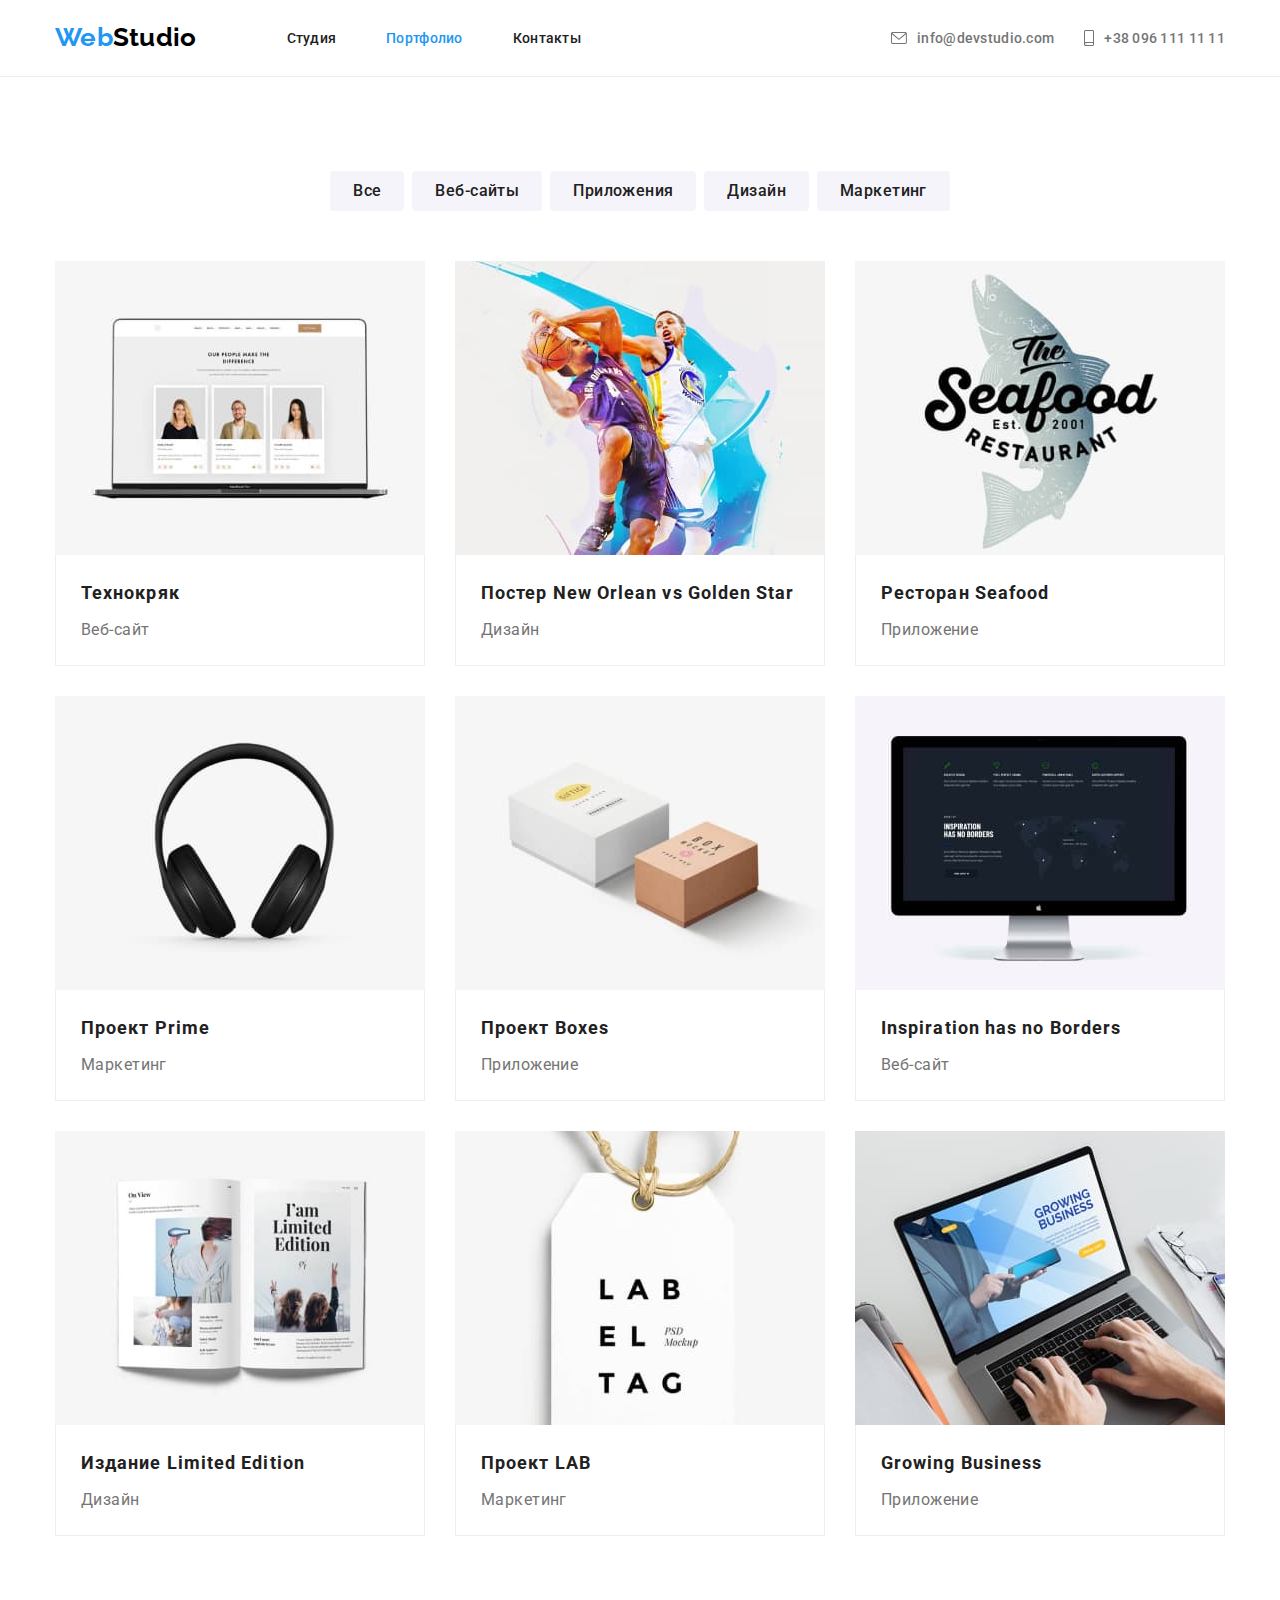
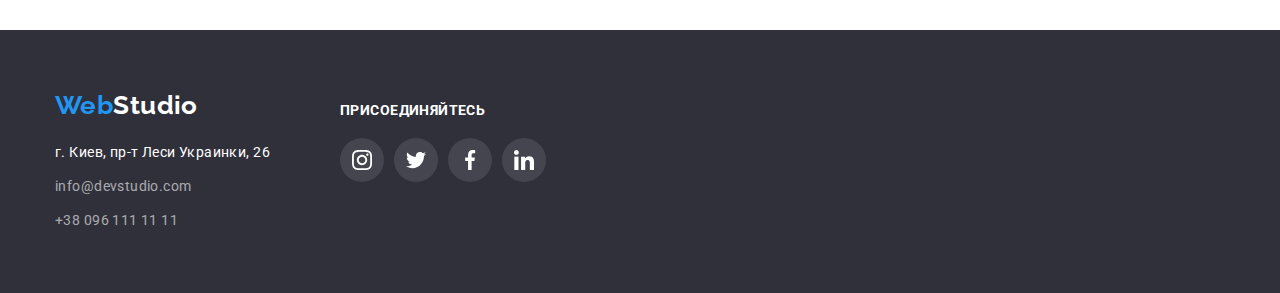
==== portfolio.html @ 7071b45c "Initial commit" ====
<!DOCTYPE html>
<html lang="ru">
  <head>
    <meta charset="UTF-8" />
    <meta http-equiv="X-UA-Compatible" content="IE=edge" />
    <meta name="viewport" content="width=device-width, initial-scale=1.0" />
    <link
      rel="stylesheet"
      href="https://cdnjs.cloudflare.com/ajax/libs/modern-normalize/1.1.0/modern-normalize.css"
      integrity="sha512-Y0MM+V6ymRKN2zStTqzQ227DWhhp4Mzdo6gnlRnuaNCbc+YN/ZH0sBCLTM4M0oSy9c9VKiCvd4Jk44aCLrNS5Q=="
      crossorigin="anonymous"
      referrerpolicy="no-referrer"
    />
    <title>Портфолио</title>
    <link rel="preconnect" href="https://fonts.googleapis.com" />
    <link rel="preconnect" href="https://fonts.gstatic.com" crossorigin />
    <link
      href="https://fonts.googleapis.com/css2?family=Raleway:wght@700&family=Roboto:wght@400;500;700;900&display=swap"
      rel="stylesheet"
    />
    <link rel="stylesheet" href="styles/styles.css" />
  </head>
  <body>
    <!-- Site header -->
    <header class="header">
      <div class="container header-container">
        <a href="./" class="link site-logo"
          ><span class="current">Web</span><span class="logo-header">Studio</span></a
        >
        <nav class="header-navigation">
          <ul class="list">
            <li class="item">
              <a href="./index.html" class="link link-hover">Студия</a>
            </li>
            <li class="item">
              <a href="./portfolio.html" class="link link-hover current">Портфолио</a>
            </li>
            <li class="item">
              <a href="./" class="link link-hover">Контакты</a>
            </li>
          </ul>
        </nav>
        <ul class="list header-contacts">
          <li class="contacts-item">
            <a href="mailto:info@devstudio.com" class="link header-ref">
              <svg class="contacts-icon" width="16px" height="12px">
                <use href="./images/svg/sprite.svg#envelope"></use>
              </svg>
              info@devstudio.com</a
            >
          </li>

          <li class="contacts-item">
            <a href="tel:+380961111111" class="link header-ref"
              ><svg class="contacts-icon" width="10px" height="16px">
                <use href="./images/svg/sprite.svg#smartphone"></use></svg
              >+38 096 111 11 11</a
            >
          </li>
        </ul>
      </div>
    </header>

    <!-- Main -->
    <main class="main">
      <section class="section">
        <div class="container">
          <h1 class="visually-hidden">Портфолио</h1>

          <ul class="list list-filter">
            <li class="filter-item">
              <button type="button" class="button btn-filter">Все</button>
            </li>
            <li class="filter-item">
              <button type="button" class="button btn-filter">Веб-сайты</button>
            </li>
            <li class="filter-item">
              <button type="button" class="button btn-filter">Приложения</button>
            </li>
            <li class="filter-item">
              <button type="button" class="button btn-filter">Дизайн</button>
            </li>
            <li class="filter-item">
              <button type="button" class="button btn-filter">Маркетинг</button>
            </li>
          </ul>

          <ul class="list portfolio-list">
            <li class="portfolio-item">
              <a href="#" class="link">
                <img
                  src="./images/portfolio/portfolio-1.jpg"
                  alt="фото из портфолио"
                  width="370"
                  class="portfolio-image"
                />
                <div class="portfolio-footer">
                  <h2 class="portfolio-title">Технокряк</h2>
                  <p class="portfolio-category">Веб-сайт</p>
                </div>
              </a>
            </li>
            <li class="portfolio-item">
              <a href="#" class="link">
                <img
                  src="./images/portfolio/portfolio-2.jpg"
                  alt="фото из портфолио"
                  width="370"
                  class="portfolio-image"
                />
                <div class="portfolio-footer">
                  <h2 class="portfolio-title">Постер New Orlean vs Golden Star</h2>
                  <p class="portfolio-category">Дизайн</p>
                </div>
              </a>
            </li>
            <li class="portfolio-item">
              <a href="#" class="link">
                <img
                  src="./images/portfolio/portfolio-3.jpg"
                  alt="фото из портфолио"
                  width="370"
                  class="portfolio-image"
                />
                <div class="portfolio-footer">
                  <h2 class="portfolio-title">Ресторан Seafood</h2>
                  <p class="portfolio-category">Приложение</p>
                </div>
              </a>
            </li>
            <li class="portfolio-item">
              <a href="#" class="link">
                <img
                  src="./images/portfolio/portfolio-4.jpg"
                  alt="фото из портфолио"
                  width="370"
                  class="portfolio-image"
                />
                <div class="portfolio-footer">
                  <h2 class="portfolio-title">Проект Prime</h2>
                  <p class="portfolio-category">Маркетинг</p>
                </div>
              </a>
            </li>
            <li class="portfolio-item">
              <a href="#" class="link">
                <img
                  src="./images/portfolio/portfolio-5.jpg"
                  alt="фото из портфолио"
                  width="370"
                  class="portfolio-image"
                />
                <div class="portfolio-footer">
                  <h2 class="portfolio-title">Проект Boxes</h2>
                  <p class="portfolio-category">Приложение</p>
                </div>
              </a>
            </li>
            <li class="portfolio-item">
              <a href="#" class="link">
                <img
                  src="./images/portfolio/portfolio-6.jpg"
                  alt="фото из портфолио"
                  width="370"
                  class="portfolio-image"
                />
                <div class="portfolio-footer">
                  <h2 class="portfolio-title">Inspiration has no Borders</h2>
                  <p class="portfolio-category">Веб-сайт</p>
                </div>
              </a>
            </li>
            <li class="portfolio-item">
              <a href="#" class="link">
                <img
                  src="./images/portfolio/portfolio-7.jpg"
                  alt="фото из портфолио"
                  width="370"
                  class="portfolio-image"
                />
                <div class="portfolio-footer">
                  <h2 class="portfolio-title">Издание Limited Edition</h2>
                  <p class="portfolio-category">Дизайн</p>
                </div>
              </a>
            </li>
            <li class="portfolio-item">
              <a href="#" class="link">
                <img
                  src="./images/portfolio/portfolio-8.jpg"
                  alt="фото из портфолио"
                  width="370"
                  class="portfolio-image"
                />
                <div class="portfolio-footer">
                  <h2 class="portfolio-title">Проект LAB</h2>
                  <p class="portfolio-category">Маркетинг</p>
                </div>
              </a>
            </li>
            <li class="portfolio-item">
              <a href="#" class="link">
                <img
                  src="./images/portfolio/portfolio-9.jpg"
                  alt="фото из портфолио"
                  width="370"
                  class="portfolio-image"
                />
                <div class="portfolio-footer">
                  <h2 class="portfolio-title">Growing Business</h2>
                  <p class="portfolio-category">Приложение</p>
                </div>
              </a>
            </li>
          </ul>
        </div>
      </section>
    </main>

    <!-- Footer -->
    <footer class="section-footer">
      <div class="container">
        <ul class="list footer-list">
          <li class="footer-item-adress">
            <a href="./" class="link link-hover site-logo"
              ><span class="current">Web</span><span class="logo-footer">Studio</span></a
            >
            <address>
              <ul class="list address-list">
                <li class="address-item">
                  <span class="link footer-contacts footer-address">
                    г. Киев, пр-т Леси Украинки, 26</span
                  >
                </li>
                <li class="address-item">
                  <a href="mailto:info@devstudio.com" class="link link-hover footer-contacts"
                    >info@devstudio.com</a
                  >
                </li>
                <li class="address-item">
                  <a href="tel:+380961111111" class="link link-hover footer-contacts"
                    >+38 096 111 11 11</a
                  >
                </li>
              </ul>
            </address>
          </li>
          <li class="footer-item-links">
            <p class="footer-slogan">присоединяйтесь</p>
            <ul class="list social-links">
              <li class="social-item">
                <a
                  class="link social-link"
                  href="https://www.instagram.com"
                  target="_blank"
                  rel="no-referrer nofollow noopener"
                  ><svg width="20px" height="20px">
                    <use href="./images/svg/sprite.svg#instagram"></use></svg
                ></a>
              </li>
              <li class="social-item">
                <a
                  class="link social-link"
                  href="https://twitter.com"
                  target="_blank"
                  rel="no-referrer nofollow noopener"
                  ><svg width="20px" height="20px">
                    <use href="./images/svg/sprite.svg#twitter"></use></svg
                ></a>
              </li>
              <li class="social-item">
                <a
                  class="link social-link"
                  href="https://facebook.com"
                  target="_blank"
                  rel="no-referrer nofollow noopener"
                  ><svg width="20px" height="20px">
                    <use href="./images/svg/sprite.svg#facebook"></use></svg
                ></a>
              </li>
              <li class="social-item">
                <a
                  class="link social-link"
                  href="https://linkedin.com"
                  target="_blank"
                  rel="no-referrer nofollow noopener"
                  ><svg width="20px" height="20px">
                    <use href="./images/svg/sprite.svg#linkedin"></use></svg
                ></a>
              </li>
            </ul>
          </li>
        </ul>
      </div>
    </footer>
  </body>
</html>
---- styles/styles.css ----
:root {
  /* Fonts */
  --main-font-family: 'Roboto', sans-serif;

  /* Colors */
  --accent-blue-color: #2196f3;
  --accent-black-color: #000;
  --main-white-color: #fff;
  --main-dark-color: #212121;
  --main-grey-color: #757575;
  --hero-background-color: #c4c4c4;
  --btn-filter-bg-color: #f5f4fa;
  --potrfolio-cart-border-color: #eeeeee;
  --footer-background-color: #2f303a;
  --card-set-gap: 30px;
  --icons-fill-color: #afb1b8;
}

body {
  font-family: var(--main-font-family);
  color: var(--main-dark-color);
  font-size: 14px;
  font-weight: 400;
  letter-spacing: 0.03em;
}

/* Clear browser styles */

h1,
h2,
h3,
h4,
h5,
h6,
ul,
p {
  margin: 0;
  padding: 0;
}

img {
  display: block;
  max-width: 100%;
  height: auto;
}

/* Common styles */

.visually-hidden {
  position: absolute;
  white-space: nowrap;
  width: 1px;
  height: 1px;
  overflow: hidden;
  border: 0;
  padding: 0;
  clip: rect(0 0 0 0);
  clip-path: inset(50%);
  margin: -1px;
}

.container {
  margin: 0 auto;
  width: 1200px;
  padding-left: 15px;
  padding-right: 15px;
  /* outline: 2px solid tomato; */
}

.section {
  background-color: var(--main-white-color);
  padding-top: 94px;
  padding-bottom: 94px;
  /* outline: 2px solid teal; */
}

.no-padding {
  padding-top: 0;
  padding-bottom: 0;
}

.link {
  color: inherit;
  text-decoration: none;
}

.link-hover:hover,
.link-hover:focus {
  color: var(--accent-blue-color);
}

.list {
  list-style: none;
}

.button {
  display: inline-block;
  border: none;
  background-color: transparent;
  cursor: pointer;
  font-family: inherit;
  color: inherit;
  border: 1px solid transparent;
  margin: 0;
}

.section-title {
  font-weight: 700;
  font-size: 36px;
  line-height: 1.17;
  text-align: center;
}

/*
|========================================
| Header
|========================================
*/

.header {
  font-weight: 500;
  letter-spacing: 0.02em;
  border-bottom: 1px solid #ececec;
}

.header-container {
  display: flex;
  align-items: center;
}

.site-logo {
  color: var(--accent-black-color);
  font-family: 'Raleway', sans-serif;
  font-weight: 700;
  font-size: 26px;
  line-height: 1.2;
}

.current {
  color: var(--accent-blue-color);
}

.logo-header {
  color: var(--accent-black-color);
}

.header-navigation {
  margin-left: 90px;
}

.header-navigation .list {
  display: flex;
}

.header-navigation .item:not(:last-child) {
  margin-right: 50px;
}

.header-navigation .link {
  display: block;
  padding-top: 30px;
  padding-bottom: 30px;
}

.header-contacts {
  display: flex;
  color: var(--main-grey-color);
  margin-left: auto;
}

.header-ref {
  display: flex;
  align-items: center;
  fill: var(--main-grey-color);
}

.header-ref:hover,
.header-ref:focus {
  color: var(--accent-blue-color);
  fill: var(--accent-blue-color);
}

.contacts-item {
  display: flex;
  align-items: center;
}

.header-contacts .contacts-item + .contacts-item {
  margin-left: 30px;
}

.contacts-icon {
  margin-right: 10px;
}

/*
|========================================
| Hero
|========================================
*/

.section-hero {
  background-color: var(--hero-background-color);
  text-align: center;
  padding-top: 200px;
  padding-bottom: 200px;

  max-height: 600px;
  max-width: 1600px;
  margin-left: auto;
  margin-right: auto;

  background-image: linear-gradient(to right, rgba(47, 48, 58, 0.4), rgba(47, 48, 58, 0.4)),
    url('../images/hero/hero-background.jpg');
  background-repeat: no-repeat;
  background-position: center;
  background-size: cover;
}

.hero-title {
  color: var(--main-white-color);
  font-weight: 900;
  font-size: 44px;
  line-height: 1.36;
  text-align: center;
  letter-spacing: 0.06em;
  text-transform: uppercase;
  margin-bottom: 30px;
}

.order-button {
  background-color: var(--accent-blue-color);
  color: var(--main-white-color);
  font-weight: 700;
  font-size: 16px;
  line-height: 1.8;
  align-items: center;
  text-align: center;
  letter-spacing: 0.06em;

  border-radius: 4px;
  padding: 10px 32px;
  min-width: 200px;
}

/*
|========================================
| Goals
|========================================
*/

.goals-list {
  display: flex;
}

.goals-item {
  flex-basis: calc((100% + var(--card-set-gap)) / 4 - var(--card-set-gap));
  /* То же самое: flex-basis: calc((100% - 3 * var(--card-set-gap)) / 4); */
}

.goals-list .goals-item:not(:first-of-type) {
  margin-left: 30px;
}

.icon-thumb {
  background-color: var(--btn-filter-bg-color);
  display: flex;
  justify-content: center;
  align-items: center;
  border-radius: 4px;
  width: 100%;
  height: 120px;
  margin-bottom: 30px;
}

.goals-title {
  font-weight: 700;
  font-size: 14px;
  line-height: 1.14;
  text-transform: uppercase;
  color: var(--main-dark-color);
  margin-bottom: 10px;
}

.goals-description {
  line-height: 1.7;
  color: var(--main-grey-color);
}

/*
|========================================
| What are we doing
|========================================
*/

.section-works {
  padding-top: 0;
}

.works-title {
  margin-bottom: 50px;
}

.works-list {
  display: flex;
  justify-content: space-between;
}

/*
|========================================
| Our team
|========================================
*/

.section-team {
  background-color: var(--btn-filter-bg-color);
}

.team-title {
  margin-bottom: 50px;
}

.team-list {
  display: flex;
  justify-content: space-between;
}

.team-item {
  text-align: center;
  background-color: var(--main-white-color);
  box-shadow: 0px 4px 4px 0px rgba(0, 0, 0, 0.25);
}

.team-item-deskr {
  padding: 30px 30px;
}

.team-name {
  font-weight: 500;
  font-size: 16px;
  line-height: 1.2;
  text-align: center;
  color: var(--main-dark-color);
  margin-bottom: 10px;
}

.team-position {
  font-size: 16px;
  line-height: 1.2;
  color: var(--main-grey-color);
  text-align: center;
  margin-bottom: 16px;
}

.social-links {
  display: flex;
}

.social-links .social-item + .social-item {
  margin-left: 10px;
}

.social-link {
  display: block;
  padding: 12px;
  background-color: var(--main-white-color);

  border-radius: 50%;
  width: 44px;
  height: 44px;

  fill: var(--icons-fill-color);
  /* outline: 1px solid tomato; */
}

.social-link:hover,
.social-link:focus {
  background-color: var(--accent-blue-color);
  fill: var(--main-white-color);
}

/*
|========================================
| Regular Customers
|========================================
*/

.customers-list {
  display: flex;
  justify-content: space-between;
}

.client-link {
  display: flex;
  justify-content: center;
  align-items: center;
  height: 92px;
  width: 170px;
  border: 1px solid #afb1b8;
  border-radius: 4px;
  fill: var(--icons-fill-color);
}

.client-link:hover,
.client-link:focus {
  border-color: var(--accent-blue-color);
  fill: var(--accent-blue-color);
}

/*
|========================================
| Footer
|========================================
*/

.section-footer {
  background-color: var(--footer-background-color);
  padding-top: 60px;
  padding-bottom: 60px;
}

.footer-list {
  display: flex;
}

.footer-item-adress {
  margin-right: 70px;
}

.footer-item-links .social-link {
  background: rgba(255, 255, 255, 0.1);
  fill: var(--main-white-color);
}

.footer-item-links .social-link:hover,
.footer-item-links .social-link:focus {
  background: var(--accent-blue-color);
}

.footer-slogan {
  padding-top: 12px;
  margin-bottom: 20px;
  font-weight: 700;
  text-transform: uppercase;
  color: var(--main-white-color);
}

.section-footer .site-logo {
  display: inline-block;
  margin-bottom: 20px;
}

.logo-footer {
  color: var(--main-white-color);
}

.footer-contacts {
  font-style: normal;
  font-weight: 400;
  font-size: 14px;
  line-height: 1.71;
  color: rgba(255, 255, 255, 0.6);
}

.footer-address {
  color: var(--main-white-color);
}

.address-item:not(:last-child) {
  margin-bottom: 10px;
}

/*
|========================================
| Portfolio
|========================================
*/

.list-filter {
  display: flex;
  justify-content: center;

  margin-bottom: 50px;
}

.filter-item:not(:last-child) {
  margin-right: 8px;
}

.btn-filter {
  display: inline-block;
  background-color: var(--btn-filter-bg-color);
  border-radius: 4px;
  font-weight: 500;
  font-size: 16px;
  line-height: 1.62;
  text-align: center;
  letter-spacing: inherit;
  color: inherit;
  padding: 6px 22px;
}

.btn-filter:hover,
.btn-filter:focus {
  background-color: var(--accent-blue-color);
  color: var(--main-white-color);
  box-shadow: 0px 2px 2px 0px rgba(0, 0, 0, 0.12), 0px 1px 2px 0px rgba(0, 0, 0, 0.08),
    0px 3px 1px 0px rgba(0, 0, 0, 0.1);
}

/*
|========================================
| list Of Works
|========================================
*/

.portfolio-title {
  font-weight: 700;
  font-size: 18px;
  line-height: 2;
  letter-spacing: 0.06em;
  margin-bottom: 4px;
}

.portfolio-category {
  font-size: 16px;
  line-height: 1.88;
  color: var(--main-grey-color);
}

.portfolio-list {
  display: flex;
  justify-content: center;
  flex-wrap: wrap;
  margin-left: calc(-1 * var(--card-set-gap));
  margin-top: calc(-1 * var(--card-set-gap));
}

.portfolio-item {
  margin-left: var(--card-set-gap);
  margin-top: var(--card-set-gap);
  flex-basis: calc(100% / 3 - var(--card-set-gap));
}

.portfolio-item:hover,
.portfolio-item:focus {
  box-shadow: 1px 4px 6px 0px rgba(0, 0, 0, 0.16), 0px 4px 4px 0px rgba(0, 0, 0, 0.06),
    0px 1px 1px 0px rgba(0, 0, 0, 0.12);
}

.portfolio-footer {
  border-top: 0;
  border-left: 1px solid var(--potrfolio-cart-border-color);
  border-bottom: 1px solid var(--potrfolio-cart-border-color);
  border-right: 1px solid var(--potrfolio-cart-border-color);
  padding: 20px 25px;
}
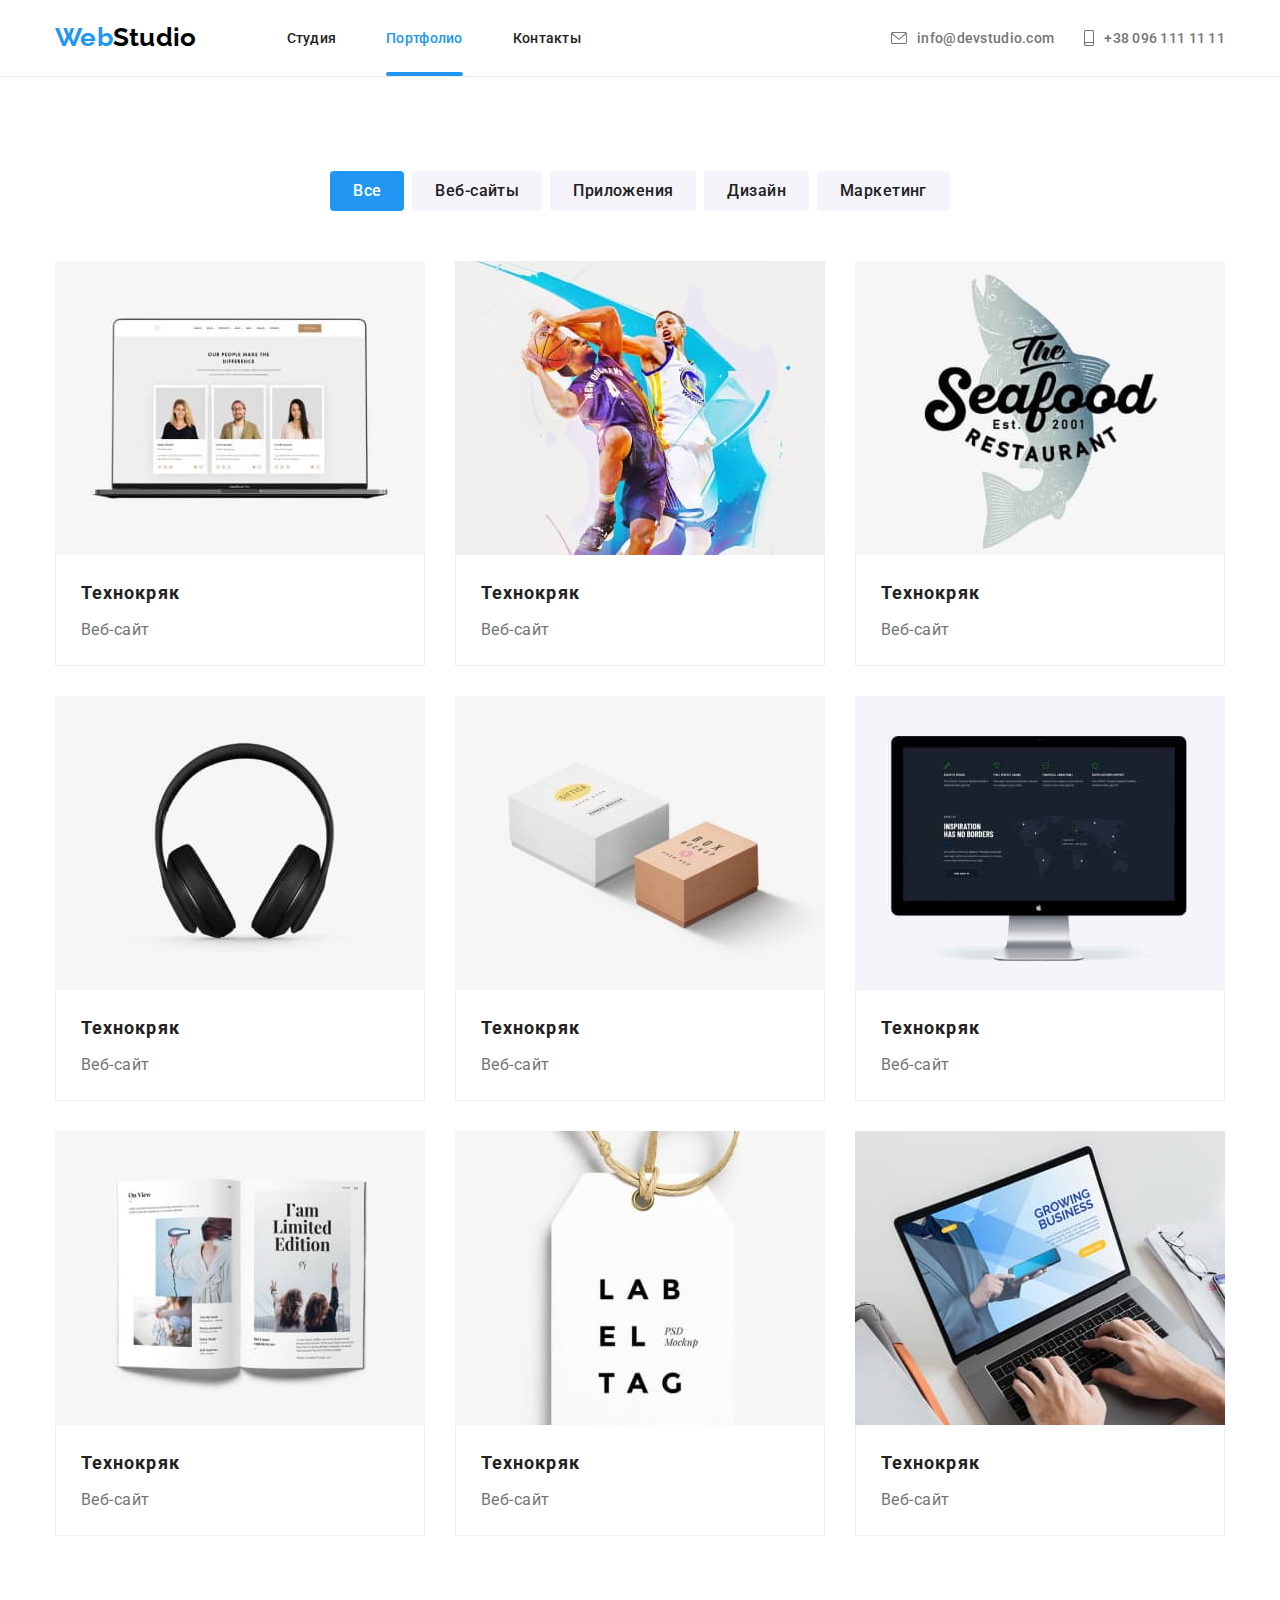
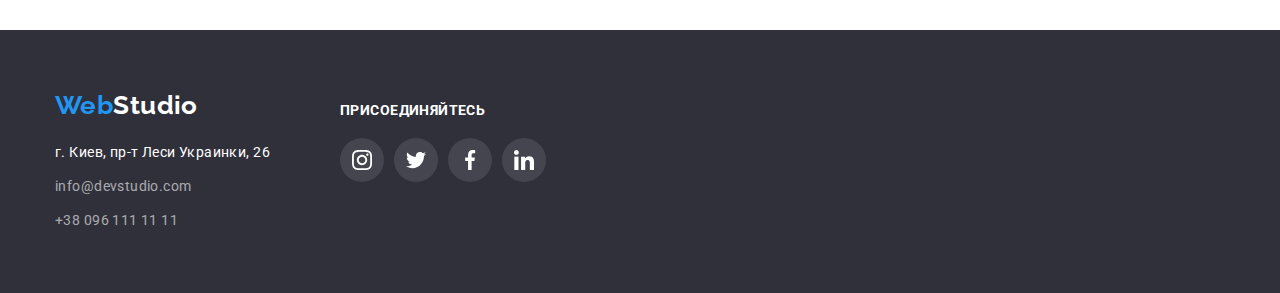
==== commit 80de1774: "home work 5" ====
--- a/portfolio.html
+++ b/portfolio.html
@@ -30,13 +30,19 @@
         <nav class="header-navigation">
           <ul class="list">
             <li class="item">
-              <a href="./index.html" class="link link-hover">Студия</a>
+              <div class="nav-thumb">
+                <a href="./index.html" class="link link-hover">Студия</a>
+              </div>
             </li>
             <li class="item">
-              <a href="./portfolio.html" class="link link-hover current">Портфолио</a>
+              <div class="nav-thumb current">
+                <a href="./portfolio.html" class="link link-hover current">Портфолио</a>
+              </div>
             </li>
             <li class="item">
-              <a href="./" class="link link-hover">Контакты</a>
+              <div class="nav-thumb">
+                <a href="./" class="link link-hover">Контакты</a>
+              </div>
             </li>
           </ul>
         </nav>
@@ -69,7 +75,7 @@
 
           <ul class="list list-filter">
             <li class="filter-item">
-              <button type="button" class="button btn-filter">Все</button>
+              <button type="button" class="button btn-filter cuttent-button">Все</button>
             </li>
             <li class="filter-item">
               <button type="button" class="button btn-filter">Веб-сайты</button>
@@ -88,127 +94,208 @@
           <ul class="list portfolio-list">
             <li class="portfolio-item">
               <a href="#" class="link">
-                <img
-                  src="./images/portfolio/portfolio-1.jpg"
-                  alt="фото из портфолио"
-                  width="370"
-                  class="portfolio-image"
-                />
-                <div class="portfolio-footer">
-                  <h2 class="portfolio-title">Технокряк</h2>
-                  <p class="portfolio-category">Веб-сайт</p>
-                </div>
-              </a>
-            </li>
-            <li class="portfolio-item">
-              <a href="#" class="link">
-                <img
-                  src="./images/portfolio/portfolio-2.jpg"
-                  alt="фото из портфолио"
-                  width="370"
-                  class="portfolio-image"
-                />
-                <div class="portfolio-footer">
-                  <h2 class="portfolio-title">Постер New Orlean vs Golden Star</h2>
-                  <p class="portfolio-category">Дизайн</p>
-                </div>
-              </a>
-            </li>
-            <li class="portfolio-item">
-              <a href="#" class="link">
-                <img
-                  src="./images/portfolio/portfolio-3.jpg"
-                  alt="фото из портфолио"
-                  width="370"
-                  class="portfolio-image"
-                />
-                <div class="portfolio-footer">
-                  <h2 class="portfolio-title">Ресторан Seafood</h2>
-                  <p class="portfolio-category">Приложение</p>
-                </div>
-              </a>
-            </li>
-            <li class="portfolio-item">
-              <a href="#" class="link">
-                <img
-                  src="./images/portfolio/portfolio-4.jpg"
-                  alt="фото из портфолио"
-                  width="370"
-                  class="portfolio-image"
-                />
-                <div class="portfolio-footer">
-                  <h2 class="portfolio-title">Проект Prime</h2>
-                  <p class="portfolio-category">Маркетинг</p>
-                </div>
-              </a>
-            </li>
-            <li class="portfolio-item">
-              <a href="#" class="link">
-                <img
-                  src="./images/portfolio/portfolio-5.jpg"
-                  alt="фото из портфолио"
-                  width="370"
-                  class="portfolio-image"
-                />
-                <div class="portfolio-footer">
-                  <h2 class="portfolio-title">Проект Boxes</h2>
-                  <p class="portfolio-category">Приложение</p>
-                </div>
-              </a>
-            </li>
-            <li class="portfolio-item">
-              <a href="#" class="link">
-                <img
-                  src="./images/portfolio/portfolio-6.jpg"
-                  alt="фото из портфолио"
-                  width="370"
-                  class="portfolio-image"
-                />
-                <div class="portfolio-footer">
-                  <h2 class="portfolio-title">Inspiration has no Borders</h2>
-                  <p class="portfolio-category">Веб-сайт</p>
-                </div>
-              </a>
-            </li>
-            <li class="portfolio-item">
-              <a href="#" class="link">
-                <img
-                  src="./images/portfolio/portfolio-7.jpg"
-                  alt="фото из портфолио"
-                  width="370"
-                  class="portfolio-image"
-                />
-                <div class="portfolio-footer">
-                  <h2 class="portfolio-title">Издание Limited Edition</h2>
-                  <p class="portfolio-category">Дизайн</p>
-                </div>
-              </a>
-            </li>
-            <li class="portfolio-item">
-              <a href="#" class="link">
-                <img
-                  src="./images/portfolio/portfolio-8.jpg"
-                  alt="фото из портфолио"
-                  width="370"
-                  class="portfolio-image"
-                />
-                <div class="portfolio-footer">
-                  <h2 class="portfolio-title">Проект LAB</h2>
-                  <p class="portfolio-category">Маркетинг</p>
-                </div>
-              </a>
-            </li>
-            <li class="portfolio-item">
-              <a href="#" class="link">
-                <img
-                  src="./images/portfolio/portfolio-9.jpg"
-                  alt="фото из портфолио"
-                  width="370"
-                  class="portfolio-image"
-                />
-                <div class="portfolio-footer">
-                  <h2 class="portfolio-title">Growing Business</h2>
-                  <p class="portfolio-category">Приложение</p>
+                <div class="porfolio-thumb">
+                  <img
+                    class="portfolio-image"
+                    src="./images/portfolio/portfolio-1.jpg"
+                    alt="фото из портфолио"
+                    width="370"
+                  />
+                  <div class="portfolio-overlay">
+                    <p class="overlay-text">
+                      Ресурс предлагает комплексные предложения с разным уровнем функционала и
+                      сервисов. Все это позволит посетителю получить исчерпывающие сведения о
+                      компании или частном лице.
+                    </p>
+                  </div>
+                </div>
+                <div class="portfolio-footer">
+                  <h2 class="portfolio-title">Технокряк</h2>
+                  <p class="portfolio-category">Веб-сайт</p>
+                </div>
+              </a>
+            </li>
+            <li class="portfolio-item">
+              <a href="#" class="link">
+                <div class="porfolio-thumb">
+                  <img
+                    class="portfolio-image"
+                    src="./images/portfolio/portfolio-2.jpg"
+                    alt="фото из портфолио"
+                    width="370"
+                  />
+                  <div class="portfolio-overlay">
+                    <p class="overlay-text">
+                      Ресурс предлагает комплексные предложения с разным уровнем функционала и
+                      сервисов. Все это позволит посетителю получить исчерпывающие сведения о
+                      компании или частном лице.
+                    </p>
+                  </div>
+                </div>
+                <div class="portfolio-footer">
+                  <h2 class="portfolio-title">Технокряк</h2>
+                  <p class="portfolio-category">Веб-сайт</p>
+                </div>
+              </a>
+            </li>
+            <li class="portfolio-item">
+              <a href="#" class="link">
+                <div class="porfolio-thumb">
+                  <img
+                    class="portfolio-image"
+                    src="./images/portfolio/portfolio-3.jpg"
+                    alt="фото из портфолио"
+                    width="370"
+                  />
+                  <div class="portfolio-overlay">
+                    <p class="overlay-text">
+                      Ресурс предлагает комплексные предложения с разным уровнем функционала и
+                      сервисов. Все это позволит посетителю получить исчерпывающие сведения о
+                      компании или частном лице.
+                    </p>
+                  </div>
+                </div>
+                <div class="portfolio-footer">
+                  <h2 class="portfolio-title">Технокряк</h2>
+                  <p class="portfolio-category">Веб-сайт</p>
+                </div>
+              </a>
+            </li>
+            <li class="portfolio-item">
+              <a href="#" class="link">
+                <div class="porfolio-thumb">
+                  <img
+                    class="portfolio-image"
+                    src="./images/portfolio/portfolio-4.jpg"
+                    alt="фото из портфолио"
+                    width="370"
+                  />
+                  <div class="portfolio-overlay">
+                    <p class="overlay-text">
+                      Ресурс предлагает комплексные предложения с разным уровнем функционала и
+                      сервисов. Все это позволит посетителю получить исчерпывающие сведения о
+                      компании или частном лице.
+                    </p>
+                  </div>
+                </div>
+                <div class="portfolio-footer">
+                  <h2 class="portfolio-title">Технокряк</h2>
+                  <p class="portfolio-category">Веб-сайт</p>
+                </div>
+              </a>
+            </li>
+            <li class="portfolio-item">
+              <a href="#" class="link">
+                <div class="porfolio-thumb">
+                  <img
+                    class="portfolio-image"
+                    src="./images/portfolio/portfolio-5.jpg"
+                    alt="фото из портфолио"
+                    width="370"
+                  />
+                  <div class="portfolio-overlay">
+                    <p class="overlay-text">
+                      Ресурс предлагает комплексные предложения с разным уровнем функционала и
+                      сервисов. Все это позволит посетителю получить исчерпывающие сведения о
+                      компании или частном лице.
+                    </p>
+                  </div>
+                </div>
+                <div class="portfolio-footer">
+                  <h2 class="portfolio-title">Технокряк</h2>
+                  <p class="portfolio-category">Веб-сайт</p>
+                </div>
+              </a>
+            </li>
+            <li class="portfolio-item">
+              <a href="#" class="link">
+                <div class="porfolio-thumb">
+                  <img
+                    class="portfolio-image"
+                    src="./images/portfolio/portfolio-6.jpg"
+                    alt="фото из портфолио"
+                    width="370"
+                  />
+                  <div class="portfolio-overlay">
+                    <p class="overlay-text">
+                      Ресурс предлагает комплексные предложения с разным уровнем функционала и
+                      сервисов. Все это позволит посетителю получить исчерпывающие сведения о
+                      компании или частном лице.
+                    </p>
+                  </div>
+                </div>
+                <div class="portfolio-footer">
+                  <h2 class="portfolio-title">Технокряк</h2>
+                  <p class="portfolio-category">Веб-сайт</p>
+                </div>
+              </a>
+            </li>
+            <li class="portfolio-item">
+              <a href="#" class="link">
+                <div class="porfolio-thumb">
+                  <img
+                    class="portfolio-image"
+                    src="./images/portfolio/portfolio-7.jpg"
+                    alt="фото из портфолио"
+                    width="370"
+                  />
+                  <div class="portfolio-overlay">
+                    <p class="overlay-text">
+                      Ресурс предлагает комплексные предложения с разным уровнем функционала и
+                      сервисов. Все это позволит посетителю получить исчерпывающие сведения о
+                      компании или частном лице.
+                    </p>
+                  </div>
+                </div>
+                <div class="portfolio-footer">
+                  <h2 class="portfolio-title">Технокряк</h2>
+                  <p class="portfolio-category">Веб-сайт</p>
+                </div>
+              </a>
+            </li>
+            <li class="portfolio-item">
+              <a href="#" class="link">
+                <div class="porfolio-thumb">
+                  <img
+                    class="portfolio-image"
+                    src="./images/portfolio/portfolio-8.jpg"
+                    alt="фото из портфолио"
+                    width="370"
+                  />
+                  <div class="portfolio-overlay">
+                    <p class="overlay-text">
+                      Ресурс предлагает комплексные предложения с разным уровнем функционала и
+                      сервисов. Все это позволит посетителю получить исчерпывающие сведения о
+                      компании или частном лице.
+                    </p>
+                  </div>
+                </div>
+                <div class="portfolio-footer">
+                  <h2 class="portfolio-title">Технокряк</h2>
+                  <p class="portfolio-category">Веб-сайт</p>
+                </div>
+              </a>
+            </li>
+            <li class="portfolio-item">
+              <a href="#" class="link">
+                <div class="porfolio-thumb">
+                  <img
+                    class="portfolio-image"
+                    src="./images/portfolio/portfolio-9.jpg"
+                    alt="фото из портфолио"
+                    width="370"
+                  />
+                  <div class="portfolio-overlay">
+                    <p class="overlay-text">
+                      Ресурс предлагает комплексные предложения с разным уровнем функционала и
+                      сервисов. Все это позволит посетителю получить исчерпывающие сведения о
+                      компании или частном лице.
+                    </p>
+                  </div>
+                </div>
+                <div class="portfolio-footer">
+                  <h2 class="portfolio-title">Технокряк</h2>
+                  <p class="portfolio-category">Веб-сайт</p>
                 </div>
               </a>
             </li>
--- a/styles/styles.css
+++ b/styles/styles.css
@@ -162,6 +162,30 @@
   padding-bottom: 30px;
 }
 
+.nav-thumb {
+  position: relative;
+}
+
+.nav-thumb.current::after {
+  opacity: 1;
+}
+
+.nav-thumb::after {
+  display: block;
+  position: absolute;
+  bottom: 0;
+  left: 0;
+
+  content: '';
+  border-radius: 2px;
+
+  height: 4px;
+  width: 100%;
+
+  background-color: var(--accent-blue-color);
+  opacity: 0;
+}
+
 .header-contacts {
   display: flex;
   color: var(--main-grey-color);
@@ -306,6 +330,31 @@
   justify-content: space-between;
 }
 
+.works-thumb {
+  position: relative;
+}
+
+.works-description {
+  position: absolute;
+  bottom: 0;
+  left: 50%;
+  height: 70px;
+  width: 100%;
+  transform: translate(-50%, 0);
+
+  display: flex;
+  justify-content: center;
+  align-items: center;
+
+  font-weight: 700;
+  line-height: calc(16 / 14);
+  text-align: center;
+  text-transform: uppercase;
+  color: var(--main-white-color);
+  background-color: rgba(47, 48, 58, 0.8);
+  /* outline: 2px solid orange; */
+}
+
 /*
 |========================================
 | Our team
@@ -356,7 +405,7 @@
   display: flex;
 }
 
-.social-links .social-item + .social-item {
+.social-links .social-item ~ .social-item {
   margin-left: 10px;
 }
 
@@ -508,6 +557,11 @@
     0px 3px 1px 0px rgba(0, 0, 0, 0.1);
 }
 
+.cuttent-button {
+  background-color: var(--accent-blue-color);
+  color: var(--main-white-color);
+}
+
 /*
 |========================================
 | list Of Works
@@ -546,6 +600,34 @@
 .portfolio-item:focus {
   box-shadow: 1px 4px 6px 0px rgba(0, 0, 0, 0.16), 0px 4px 4px 0px rgba(0, 0, 0, 0.06),
     0px 1px 1px 0px rgba(0, 0, 0, 0.12);
+  transition: box-shadow 250ms cubic-bezier(0.4, 0, 0.2, 1);
+}
+
+.porfolio-thumb {
+  position: relative;
+  overflow: hidden;
+}
+
+.portfolio-overlay {
+  position: absolute;
+  top: 0;
+  left: 0;
+  width: 100%;
+  height: 100%;
+  background-color: rgba(33, 150, 243, 0.9);
+  transform: translateY(100%);
+  transition: transform 250ms cubic-bezier(0.4, 0, 0.2, 1);
+}
+
+.portfolio-item:hover .portfolio-overlay {
+  transform: translateX(0);
+}
+
+.overlay-text {
+  padding: 60px 24px;
+  font-size: 18px;
+  line-height: calc(28 / 16);
+  color: var(--main-white-color);
 }
 
 .portfolio-footer {
